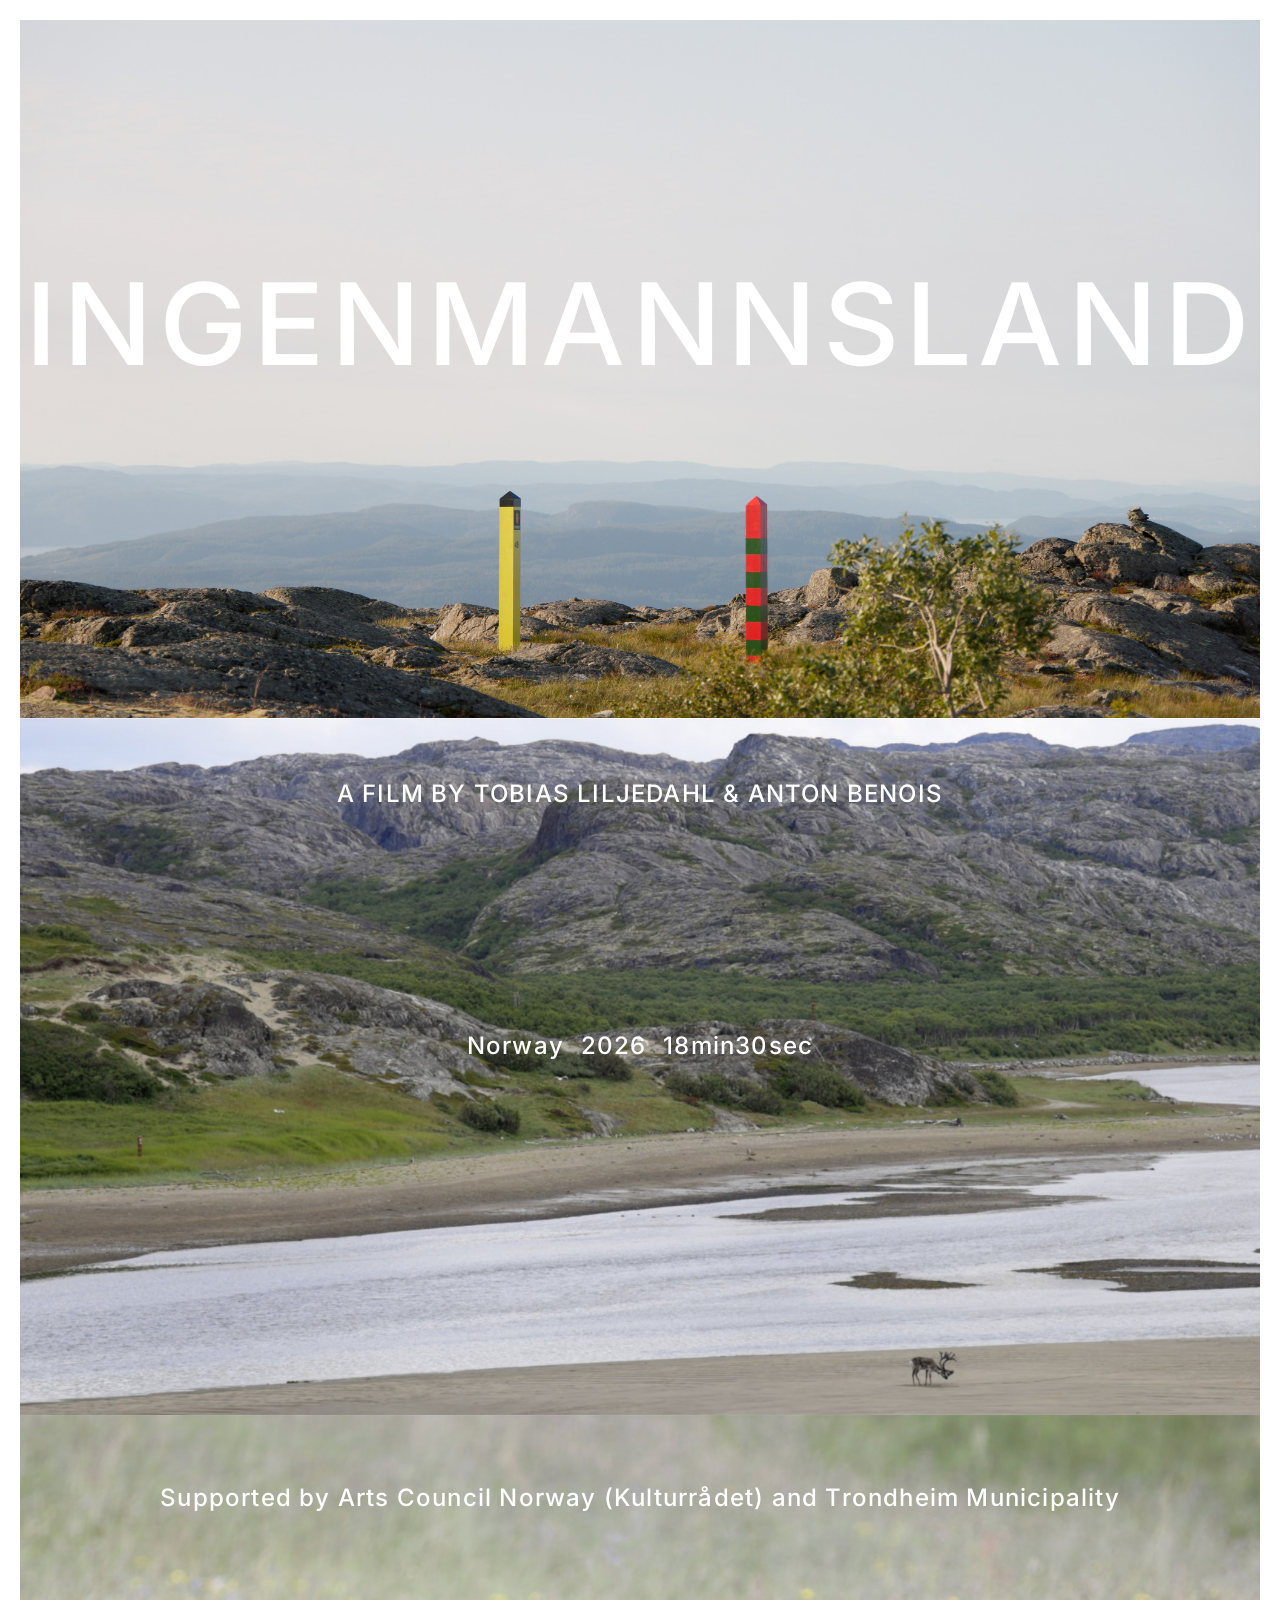
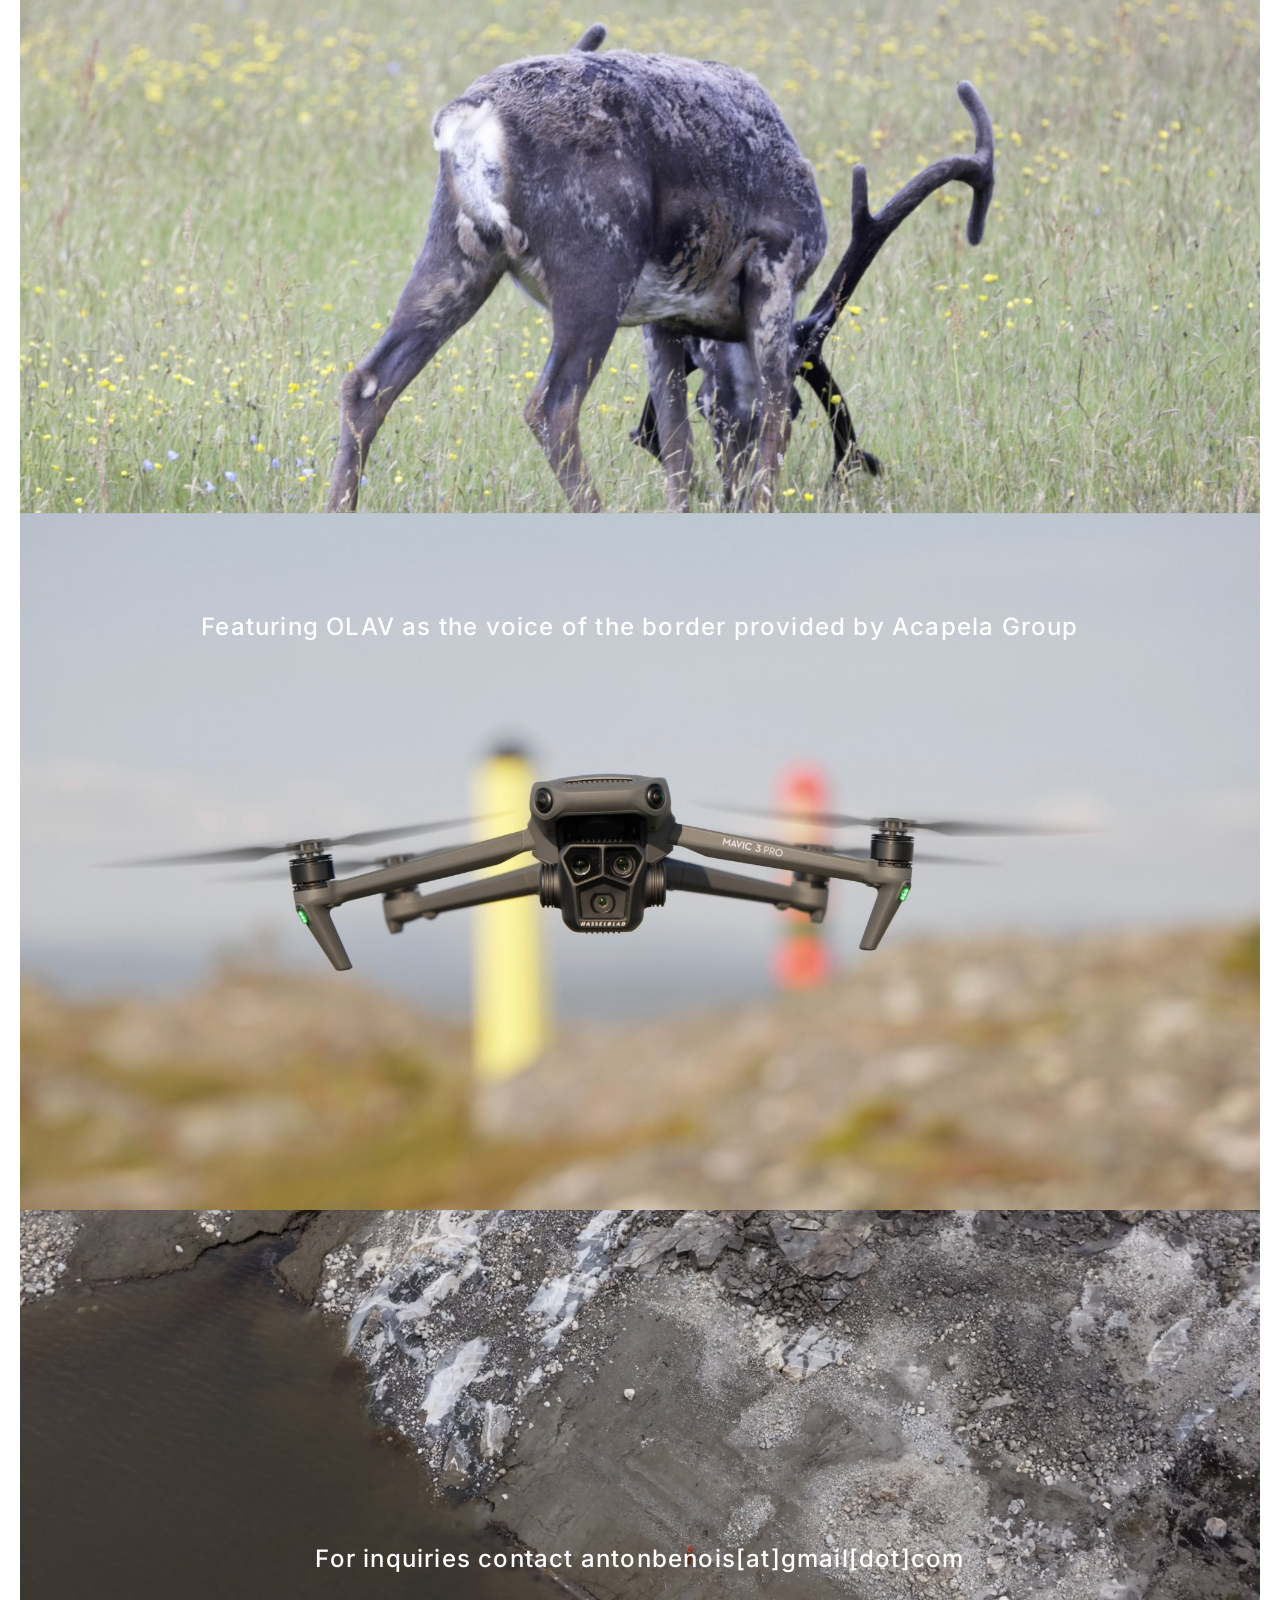
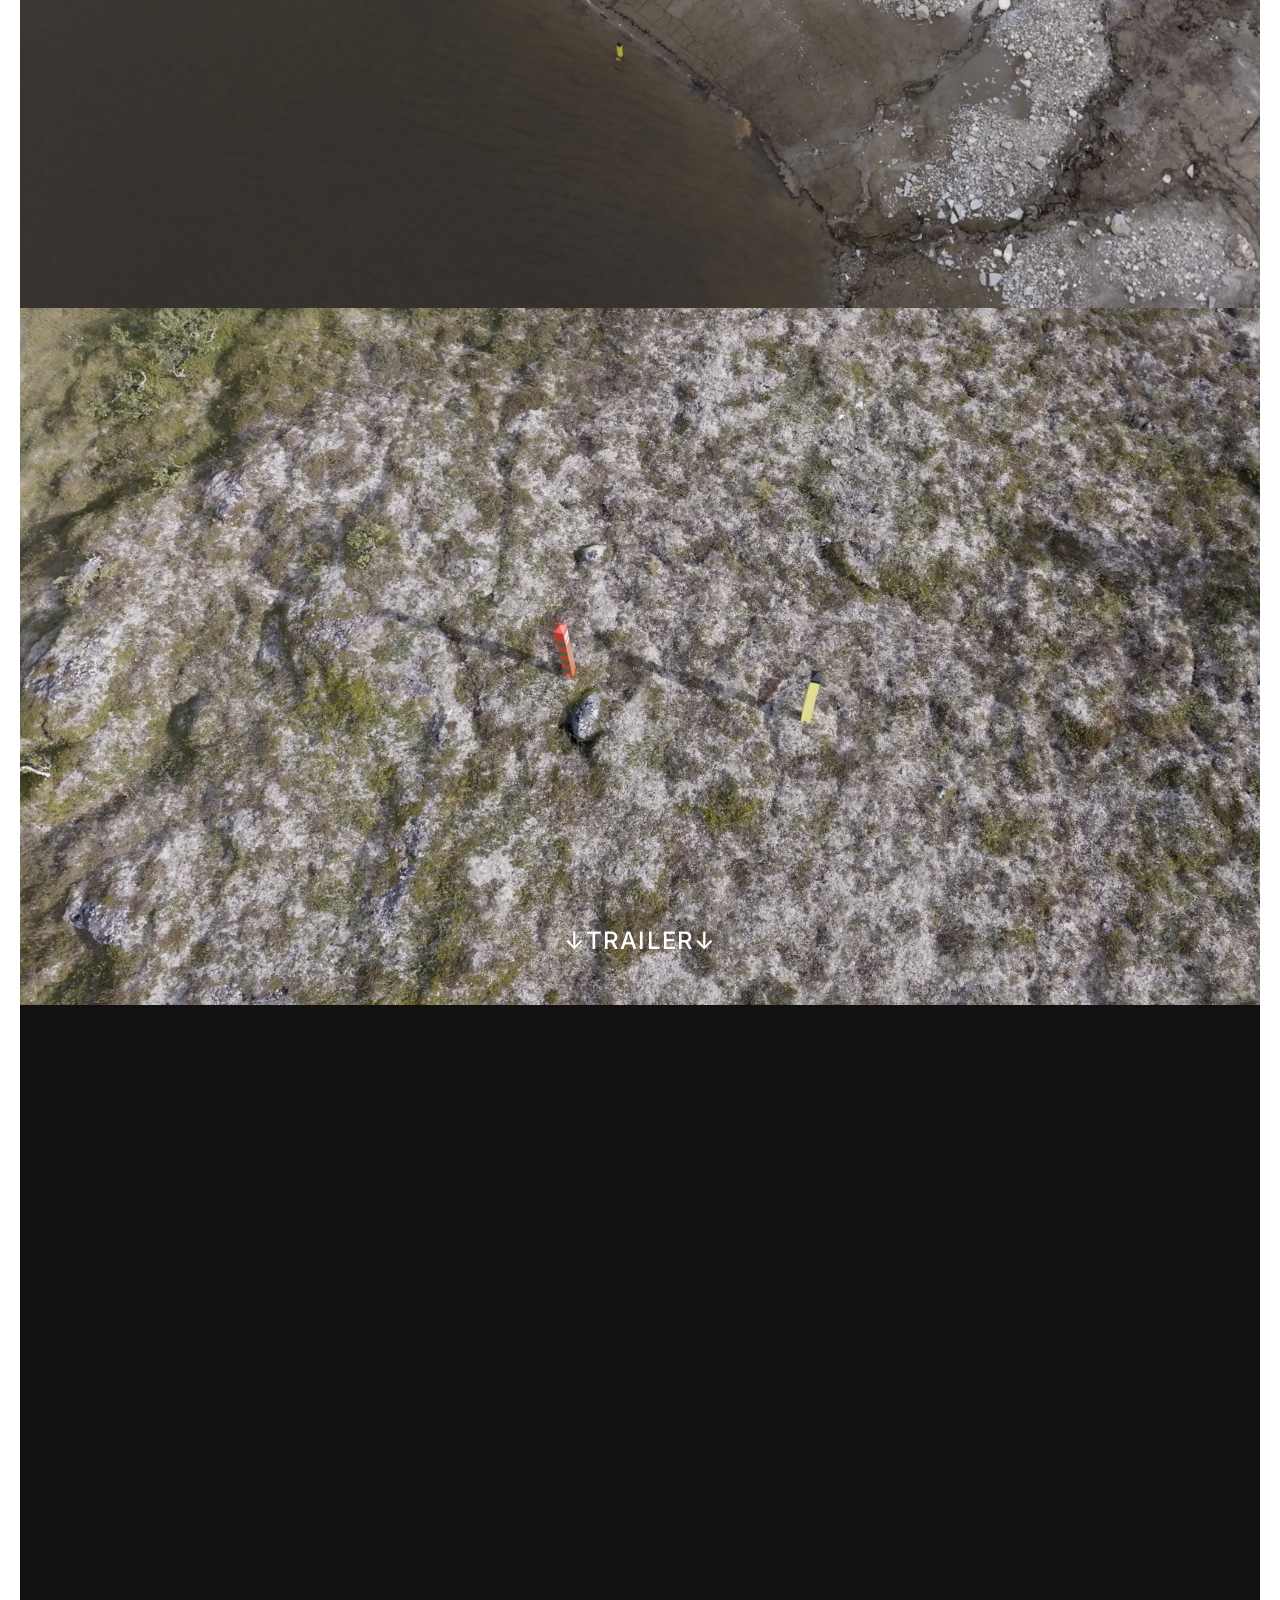
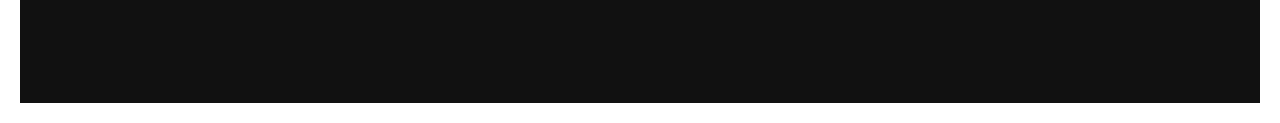
==== index.html @ 521e00b2 "Update index.html" ====
<!doctype html>
<html lang="en">
<head>
  <meta charset="utf-8">
  <meta name="viewport" content="width=device-width, initial-scale=1">
  <meta name="theme-color" content="#ffffff">
  <meta name="description" content="Ingenmannsland — a film by Tobias Liljedahl and Anton Benois. Norway, 2026, 18 min 30 sec.">
  <title>Ingenmannsland — A Film by Tobias Liljedahl & Anton Benois</title>
  <link rel="preconnect" href="https://fonts.googleapis.com">
  <link rel="preconnect" href="https://fonts.gstatic.com" crossorigin>
  <link href="https://fonts.googleapis.com/css2?family=Inter:opsz,wght@18,500&display=swap" rel="stylesheet">
  <link rel="stylesheet" href="style.css">
</head>
<body>
  <main class="film-scroll" aria-label="Ingenmannsland — film website">
    <section class="panel panel-hero" aria-label="Ingenmannsland">
      <img class="scene" src="01-border.jpg" alt="Yellow and red-green border posts on a rocky landscape overlooking distant mountains" fetchpriority="high">
      <h1 class="overlay title">INGENMANNSLAND</h1>
    </section>
    <section class="panel panel-creators" aria-label="Film credits">
      <img class="scene" src="02-landscape.jpg" alt="A wide mountain landscape and shoreline, with a reindeer in the foreground">
      <p class="overlay creator-line">A FILM BY TOBIAS LILJEDAHL &amp; ANTON BENOIS</p>
      <p class="overlay metadata"><span>Norway</span><span>2026</span><span>18min30sec</span></p>
    </section>
    <section class="panel panel-support" aria-label="Funding acknowledgement">
      <img class="scene" src="03-reindeer.jpg" alt="A reindeer grazing among flowers">
      <p class="overlay supporting">Supported by Arts Council Norway (Kulturrådet) and Trondheim Municipality</p>
    </section>
    <section class="panel panel-voice" aria-label="Voice credit">
      <img class="scene" src="04-drone.jpg" alt="Drone in flight with blurred border markers behind it">
      <p class="overlay voice">Featuring OLAV as the voice of the border provided by Acapela Group</p>
    </section>
    <section class="panel panel-contact" aria-label="Contact">
      <img class="scene" src="05-coast.jpg" alt="Aerial view of a rocky shoreline, a grey sea and two distant border posts">
      <p class="overlay contact">For inquiries contact antonbenois[at]gmail[dot]com</p>
    </section>
    <section class="panel panel-aerial" aria-label="Overhead border landscape">
      <img class="scene" src="06-aerial.jpg" alt="Overhead view of two border posts separated across rocky ground">
      <p class="overlay trailer-label">↓TRAILER↓</p>
    </section>
    <section class="trailer" id="trailer" aria-label="Ingenmannsland trailer">
      <iframe
         src="https://player.vimeo.com/video/1244837975?h=d4dbf0d94b&amp;title=0&amp;byline=0&amp;portrait=0"
         title="Ingenmannsland — trailer"
        
         allow="autoplay; fullscreen; picture-in-picture"
         allowfullscreen>
      </iframe>
    </section>
  </main>
  <script>
    // Match the artwork's 1920px-wide InDesign title setting (176pt Inter,
    // tracking +50), then adjust ONLY horizontal scale so the lettering
    // reaches 5 CSS pixels from each side of the photograph at every screen width.
    (() => {
      const panel = document.querySelector('.panel-hero');
      const title = document.querySelector('.title');
      if (!panel || !title) return;
      function fitTitle() {
        const width = panel.clientWidth;
        if (!width) return;
        title.style.fontSize = (176 * width / 1920) + 'px';
        title.style.setProperty('--title-scale', '1');
        const natural = title.getBoundingClientRect().width;
        title.style.setProperty('--title-scale', String(Math.max(0, width - 10) / natural));
      }
      const observer = new ResizeObserver(fitTitle);
      observer.observe(panel);
      if (document.fonts && document.fonts.ready) document.fonts.ready.then(fitTitle);
      window.addEventListener('load', fitTitle);
    })();
  </script>
</body>
</html>
---- style.css ----
/* Ingenmannsland — InDesign-inspired continuous image scroll.
   All typography below is selectable HTML; images are separate files.
   Fonts: Inter 18pt Medium (500), loaded through Google Fonts.
   No JavaScript; ready for GitHub Pages. */
:root { --gutter: 20px; --text: #fff; }
* { box-sizing: border-box; }
html { background: #fff; scroll-behavior: smooth; }
body { margin: 0; color: var(--text); background: #fff;
  font-family: 'Inter', Arial, Helvetica, sans-serif; font-weight: 500;
  font-optical-sizing: none; -webkit-font-smoothing: antialiased; }
.film-scroll { width: 100%; padding: var(--gutter); }
.panel { position: relative; width: 100%; aspect-ratio: 16/9; margin: 0; overflow: hidden; isolation: isolate; }
.scene { display: block; width: 100%; height: 100%; object-fit: cover; }
.overlay { position: absolute; z-index: 1; margin: 0; color: #fff;
  font-weight: 500; line-height: 1.12; letter-spacing: 0.05em; text-align: center;
  text-shadow: none; }
.title { top: 33.9%; left: 50%; width: max-content; max-width: none;
  font-size: 9.1667vw; line-height: 1.2; letter-spacing: 0.05em;
  white-space: nowrap; transform-origin: center;
  transform: translateX(-50%) scaleX(var(--title-scale, 1)); }
.creator-line { top: 9.1%; left: 3%; width: 94%; font-size: clamp(13px, 1.875vw, 36px); }
.metadata { top: 45.2%; left: 0; width: 100%; display: flex; justify-content: center; align-items: center;
  gap: clamp(10px, 1.3vw, 25px); font-size: clamp(13px, 1.875vw, 36px); }
.supporting { top: 10%; left: 3%; width: 94%; font-size: clamp(13px, 1.875vw, 36px); }
.voice { top: 14.5%; left: 3%; width: 94%; font-size: clamp(13px, 1.875vw, 36px); }
.contact { top: 50%; left: 3%; width: 94%; font-size: clamp(13px, 1.875vw, 36px); transform: translateY(-50%); }
.trailer-label { left: 50%; bottom: 50px; width: max-content; font-size: clamp(13px, 1.875vw, 36px); transform: translateX(-50%); }
.trailer { position: relative; width: 100%; aspect-ratio: 16/9; background: #111;
  overflow: hidden; }
.trailer iframe { width: 100%; height: 100%; display: block; border: 0; }
@media (max-width: 700px) {
  :root { --gutter: 12px; }
  .title { top: 33.9%; }
  .creator-line, .metadata, .supporting, .voice, .contact, .trailer-label {
    font-size: clamp(11px, 2.5vw, 17px); }
  .creator-line { top: 9%; }
  .metadata { gap: 1.8vw; top: 43%; }
  .supporting { top: 9%; }
  .voice { top: 13%; }
  .contact { top: 50%; }
  .trailer-label { bottom: 28px; }
}
@media (max-width: 440px) {
  .supporting, .voice { max-width: 94%; }
  .metadata { font-size: 10px; }
}
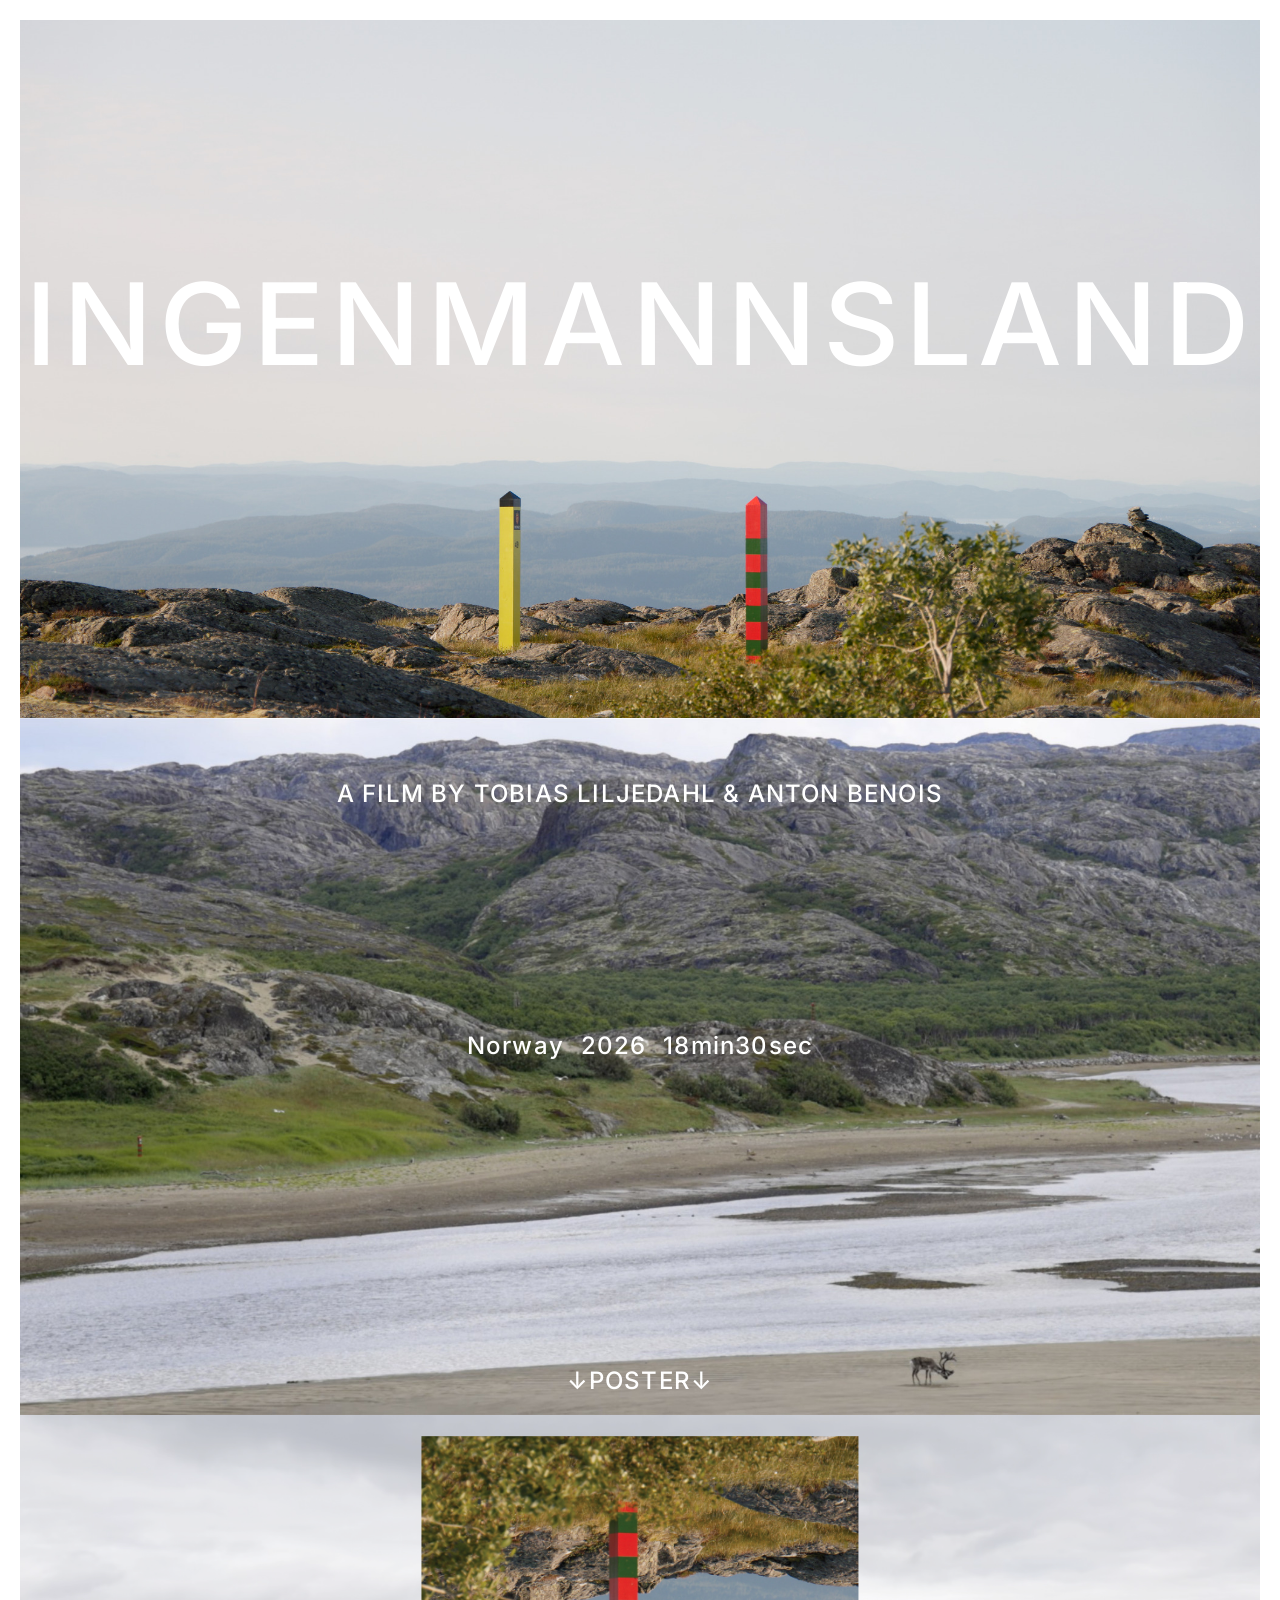
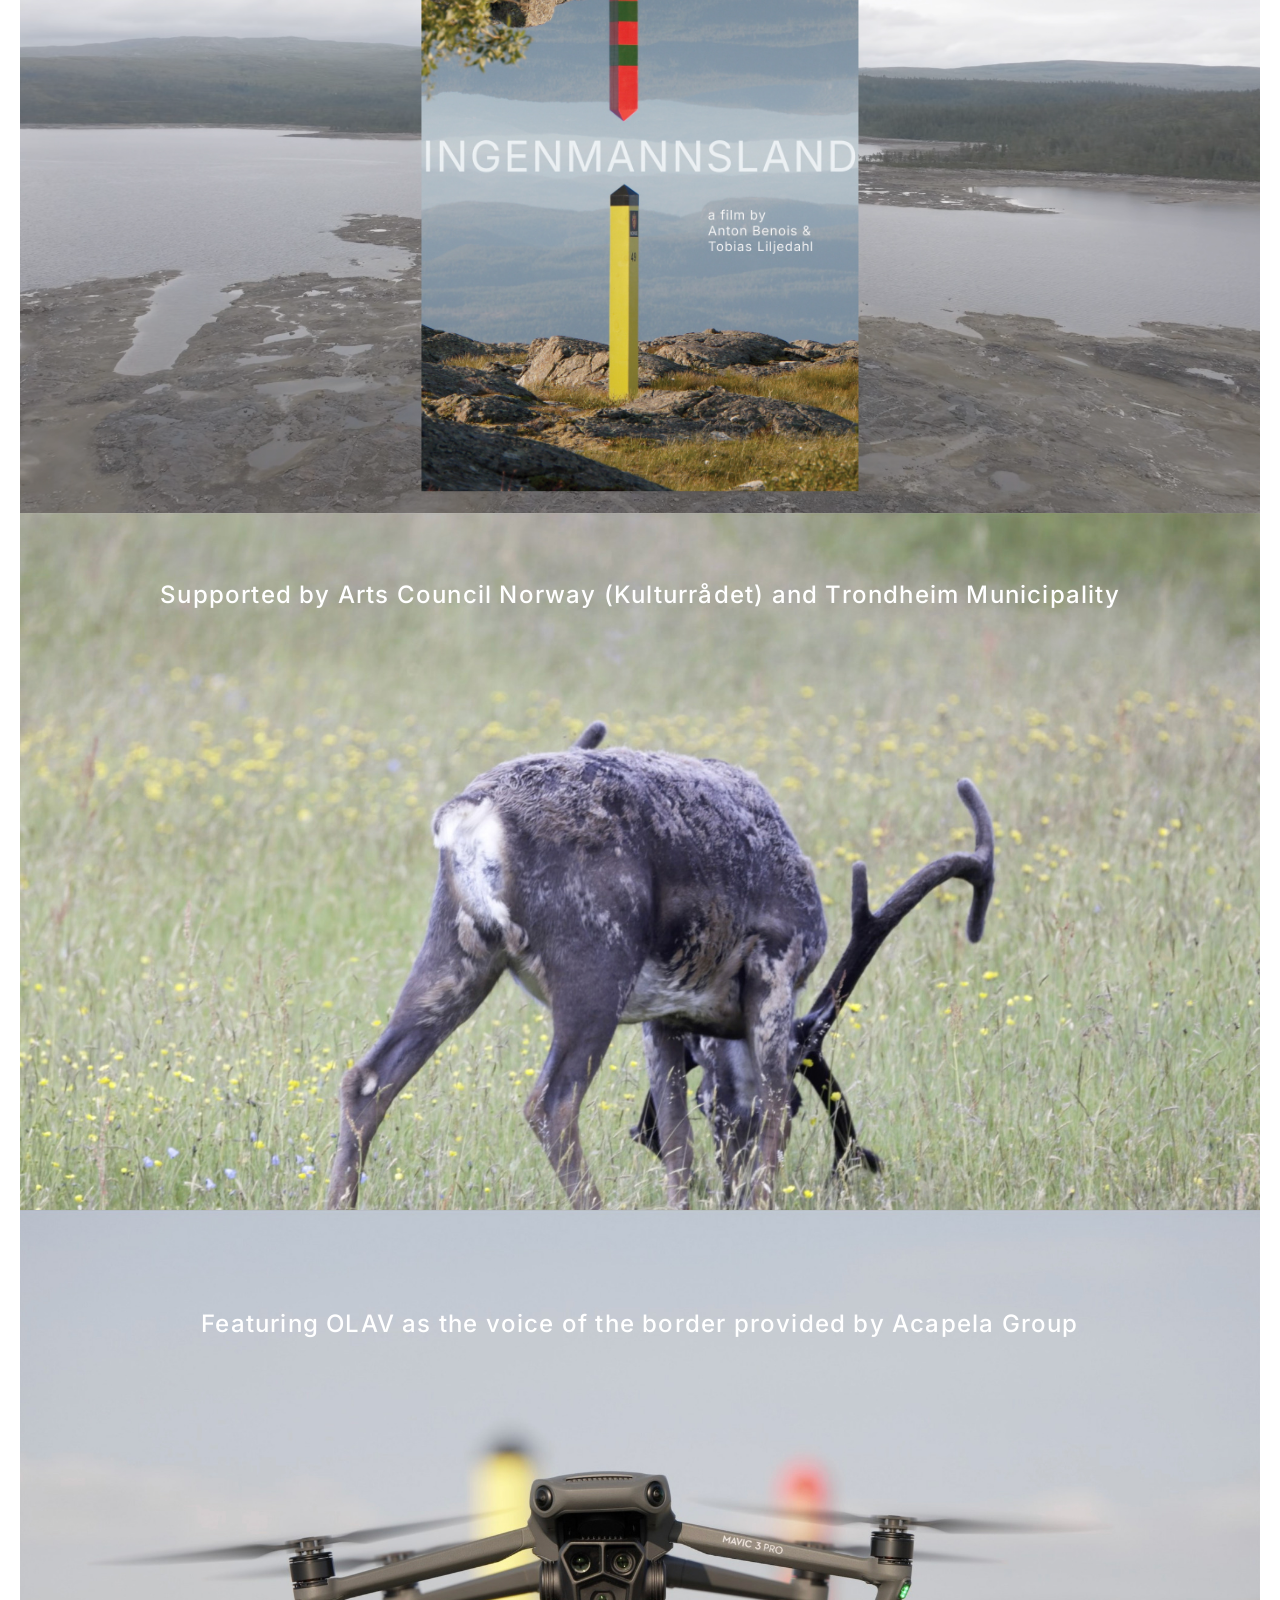
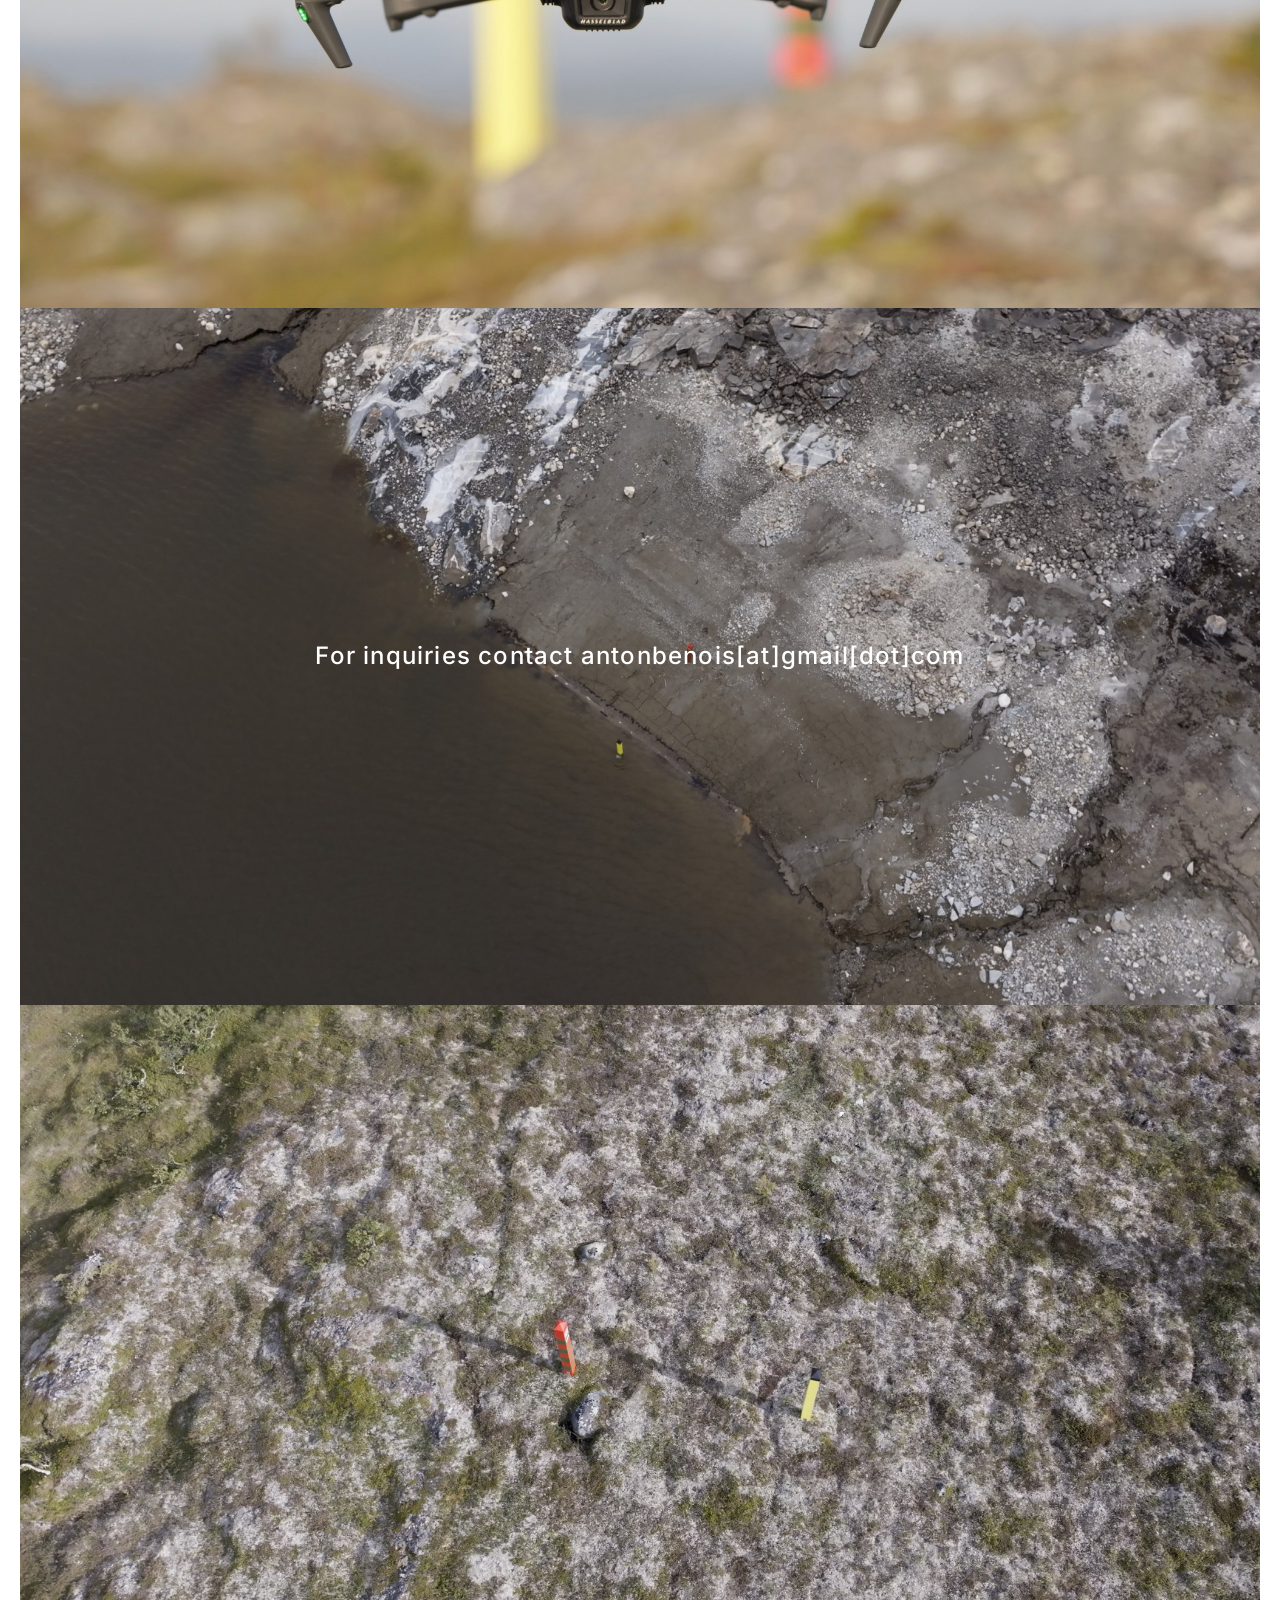
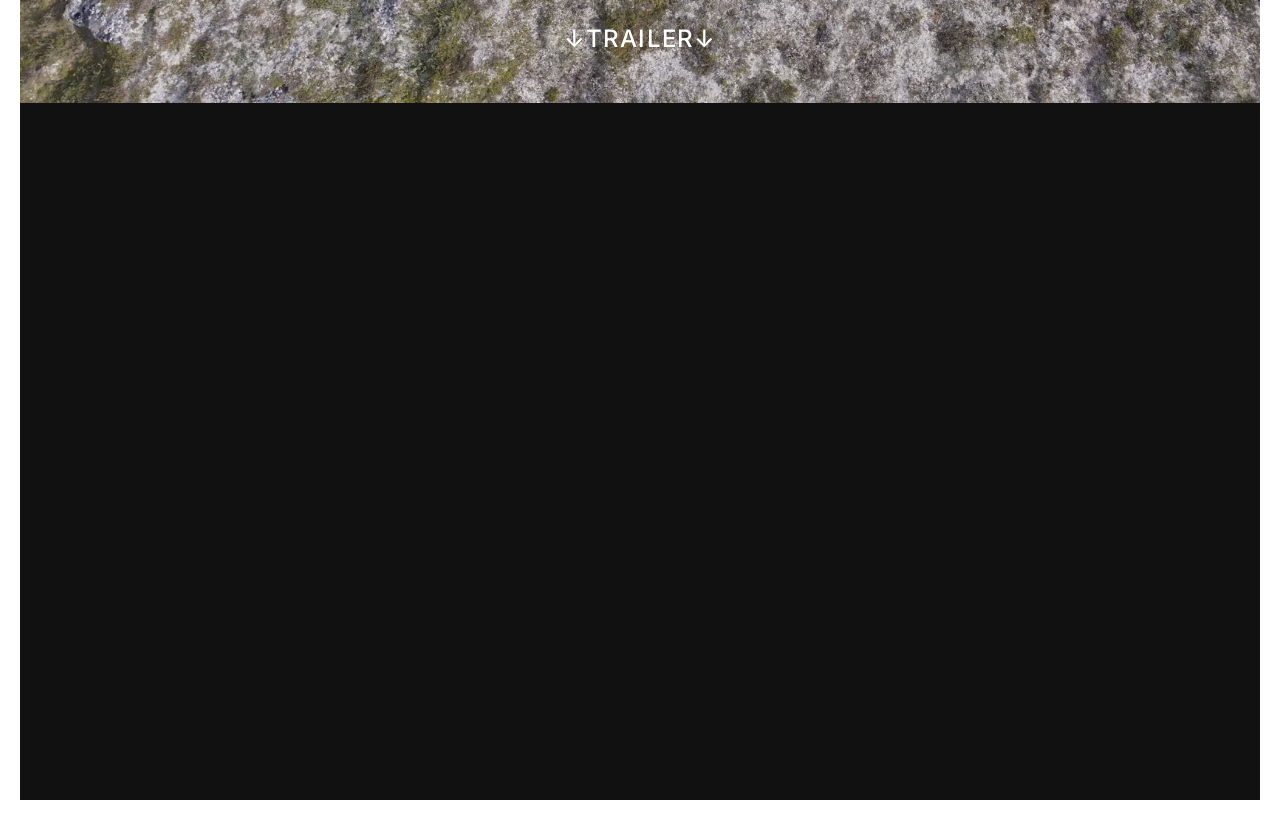
==== commit ed85a213: "Add files via upload" ====
--- a/index.html
+++ b/index.html
@@ -10,32 +10,60 @@
   <link rel="preconnect" href="https://fonts.gstatic.com" crossorigin>
   <link href="https://fonts.googleapis.com/css2?family=Inter:opsz,wght@18,500&display=swap" rel="stylesheet">
   <link rel="stylesheet" href="style.css">
+  <script>
+    // Diagnostic is only shown if an image fails to load on GitHub Pages.
+    window.addEventListener('error', function(event) {
+      const el = event.target;
+      if (!el || el.tagName !== 'IMG') return;
+      const filename = (el.getAttribute('src') || '').split('/').pop();
+      if (el.dataset.triedFallback !== 'yes') {
+        el.dataset.triedFallback = 'yes';
+        el.src = './images/' + filename;
+        return;
+      }
+      let warning = document.getElementById('image-load-warning');
+      if (!warning) {
+        warning = document.createElement('div');
+        warning.id = 'image-load-warning';
+        warning.style.cssText = 'position:fixed;left:12px;right:12px;top:12px;z-index:9999;padding:14px;background:#fff;color:#b00020;border:2px solid #b00020;font:14px Arial,sans-serif;text-align:left';
+        warning.textContent = 'IMAGE LOAD ERROR: Unable to load ' + filename + '. Check the exact filename and directory in GitHub.';
+        document.body.appendChild(warning);
+      }
+    }, true);
+  </script>
 </head>
 <body>
   <main class="film-scroll" aria-label="Ingenmannsland — film website">
     <section class="panel panel-hero" aria-label="Ingenmannsland">
-      <img class="scene" src="01-border.jpg" alt="Yellow and red-green border posts on a rocky landscape overlooking distant mountains" fetchpriority="high">
+      <img class="scene" src="./01-border.jpg" alt="Yellow and red-green border posts on a rocky landscape overlooking distant mountains" fetchpriority="high">
       <h1 class="overlay title">INGENMANNSLAND</h1>
     </section>
     <section class="panel panel-creators" aria-label="Film credits">
-      <img class="scene" src="02-landscape.jpg" alt="A wide mountain landscape and shoreline, with a reindeer in the foreground">
+      <img class="scene" src="./02-landscape.jpg" alt="A wide mountain landscape and shoreline, with a reindeer in the foreground">
       <p class="overlay creator-line">A FILM BY TOBIAS LILJEDAHL &amp; ANTON BENOIS</p>
       <p class="overlay metadata"><span>Norway</span><span>2026</span><span>18min30sec</span></p>
+      <p class="overlay poster-label">↓POSTER↓</p>
+    </section>
+    <section class="panel panel-poster" aria-label="Ingenmannsland film poster">
+      <img class="scene" src="./07-lake.jpg" alt="Wide aerial view of a northern Norwegian lake and rocky shoreline">
+      <a class="poster-link" href="./poster.jpg" target="_blank" rel="noopener" aria-label="Open the original Ingenmannsland poster JPEG in a new tab">
+        <img class="poster-art" src="./poster.jpg" alt="Ingenmannsland film poster showing inverted red-and-green and upright yellow border markers">
+      </a>
     </section>
     <section class="panel panel-support" aria-label="Funding acknowledgement">
-      <img class="scene" src="03-reindeer.jpg" alt="A reindeer grazing among flowers">
+      <img class="scene" src="./03-reindeer.jpg" alt="A reindeer grazing among flowers">
       <p class="overlay supporting">Supported by Arts Council Norway (Kulturrådet) and Trondheim Municipality</p>
     </section>
     <section class="panel panel-voice" aria-label="Voice credit">
-      <img class="scene" src="04-drone.jpg" alt="Drone in flight with blurred border markers behind it">
+      <img class="scene" src="./04-drone.jpg" alt="Drone in flight with blurred border markers behind it">
       <p class="overlay voice">Featuring OLAV as the voice of the border provided by Acapela Group</p>
     </section>
     <section class="panel panel-contact" aria-label="Contact">
-      <img class="scene" src="05-coast.jpg" alt="Aerial view of a rocky shoreline, a grey sea and two distant border posts">
+      <img class="scene" src="./05-coast.jpg" alt="Aerial view of a rocky shoreline, a grey sea and two distant border posts">
       <p class="overlay contact">For inquiries contact antonbenois[at]gmail[dot]com</p>
     </section>
     <section class="panel panel-aerial" aria-label="Overhead border landscape">
-      <img class="scene" src="06-aerial.jpg" alt="Overhead view of two border posts separated across rocky ground">
+      <img class="scene" src="./06-aerial.jpg" alt="Overhead view of two border posts separated across rocky ground">
       <p class="overlay trailer-label">↓TRAILER↓</p>
     </section>
     <section class="trailer" id="trailer" aria-label="Ingenmannsland trailer">
@@ -48,6 +76,33 @@
       </iframe>
     </section>
   </main>
+  <script>
+    // First test: Opera desktop uses our directly hosted H.264 trailer.
+    // Every other browser keeps the unchanged, already-tested Vimeo embed.
+    // No browser is asked to download the MP4 unless this check matches.
+    (() => {
+      const isOpera = /(?:\bOPR\/|\bOpera(?:\/| ))/i.test(navigator.userAgent);
+      if (!isOpera) return;
+      const trailer = document.querySelector('.trailer');
+      if (!trailer) return;
+      const video = document.createElement('video');
+      video.controls = true;
+      video.preload = 'metadata';
+      video.playsInline = true;
+      video.poster = './01-border.jpg';
+      video.setAttribute('aria-label', 'Ingenmannsland 60-second trailer');
+      video.style.cssText = 'width:100%;height:100%;display:block;object-fit:contain;background:#000;';
+      video.src = './Ingenmannsland_trailer_60s.mp4';
+      video.addEventListener('error', () => {
+        video.style.display = 'none';
+        const message = document.createElement('div');
+        message.style.cssText = 'position:absolute;inset:0;display:flex;align-items:center;justify-content:center;padding:24px;color:white;font:16px Arial,sans-serif;text-align:center;';
+        message.textContent = 'Trailer unavailable: check that Ingenmannsland_trailer_60s.mp4 was uploaded to the repository root.';
+        trailer.appendChild(message);
+      });
+      trailer.replaceChildren(video);
+    })();
+  </script>
   <script>
     // Match the artwork's 1920px-wide InDesign title setting (176pt Inter,
     // tracking +50), then adjust ONLY horizontal scale so the lettering
--- a/style.css
+++ b/style.css
@@ -1,7 +1,4 @@
-/* Ingenmannsland — InDesign-inspired continuous image scroll.
-   All typography below is selectable HTML; images are separate files.
-   Fonts: Inter 18pt Medium (500), loaded through Google Fonts.
-   No JavaScript; ready for GitHub Pages. */
+/* Ingenmannsland — continuous scroll based on the published site. */
 :root { --gutter: 20px; --text: #fff; }
 * { box-sizing: border-box; }
 html { background: #fff; scroll-behavior: smooth; }
@@ -25,13 +22,23 @@
 .voice { top: 14.5%; left: 3%; width: 94%; font-size: clamp(13px, 1.875vw, 36px); }
 .contact { top: 50%; left: 3%; width: 94%; font-size: clamp(13px, 1.875vw, 36px); transform: translateY(-50%); }
 .trailer-label { left: 50%; bottom: 50px; width: max-content; font-size: clamp(13px, 1.875vw, 36px); transform: translateX(-50%); }
+/* Poster insertion: photographic lake background is 75% opaque; full-resolution poster is untouched. */
+.poster-label { left: 50%; bottom: 20px; width: max-content;
+  font-size: clamp(13px, 1.875vw, 36px); transform: translateX(-50%); }
+.panel-poster { background: #fff; }
+.panel-poster > .scene { opacity: .75; }
+.poster-link { position: absolute; z-index: 2; top: 50%; left: 50%; height: 94%;
+  aspect-ratio: 2/3; display: block; transform: translate(-50%, -50%);
+  text-decoration: none; cursor: zoom-in; }
+.poster-art { display: block; height: 100%; width: 100%; object-fit: contain;
+  border: 0; box-shadow: none; }
 .trailer { position: relative; width: 100%; aspect-ratio: 16/9; background: #111;
   overflow: hidden; }
 .trailer iframe { width: 100%; height: 100%; display: block; border: 0; }
 @media (max-width: 700px) {
   :root { --gutter: 12px; }
   .title { top: 33.9%; }
-  .creator-line, .metadata, .supporting, .voice, .contact, .trailer-label {
+  .creator-line, .metadata, .supporting, .voice, .contact, .trailer-label, .poster-label {
     font-size: clamp(11px, 2.5vw, 17px); }
   .creator-line { top: 9%; }
   .metadata { gap: 1.8vw; top: 43%; }
@@ -39,6 +46,7 @@
   .voice { top: 13%; }
   .contact { top: 50%; }
   .trailer-label { bottom: 28px; }
+  .poster-label { bottom: 20px; }
 }
 @media (max-width: 440px) {
   .supporting, .voice { max-width: 94%; }
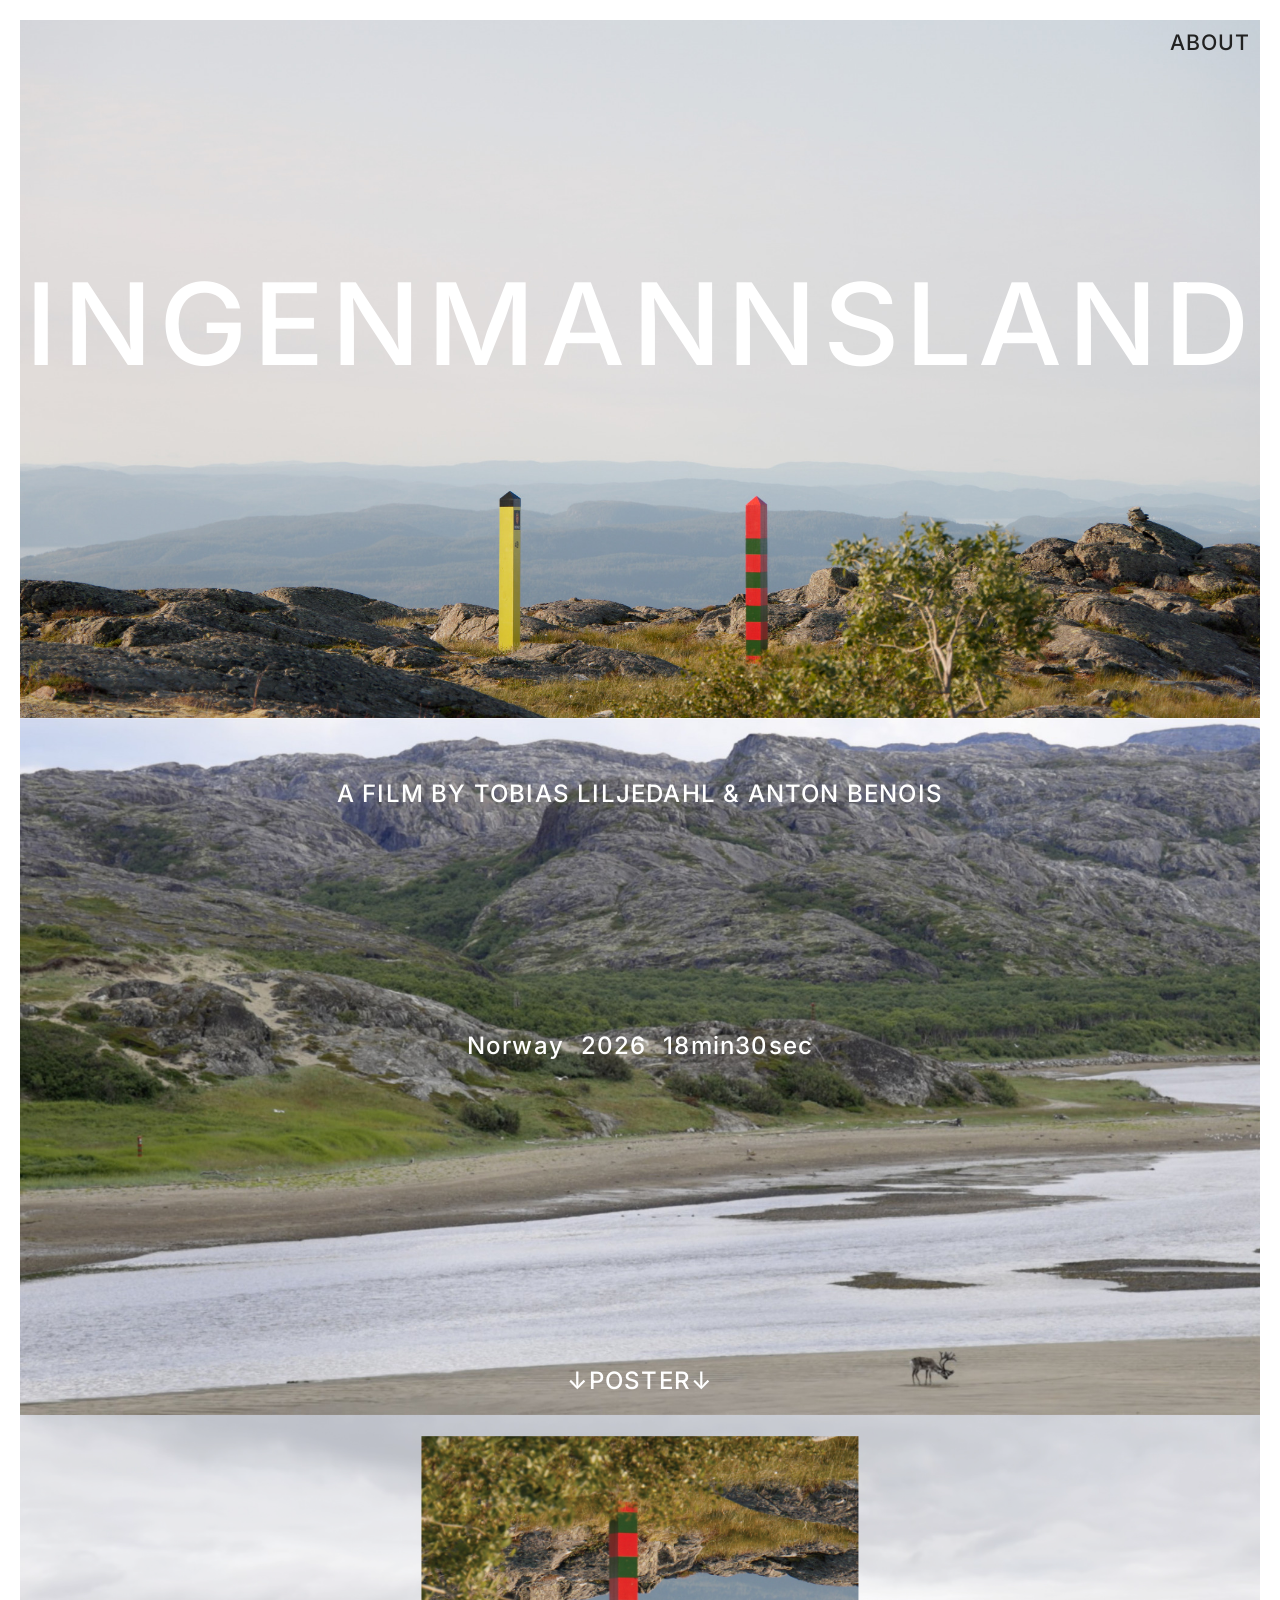
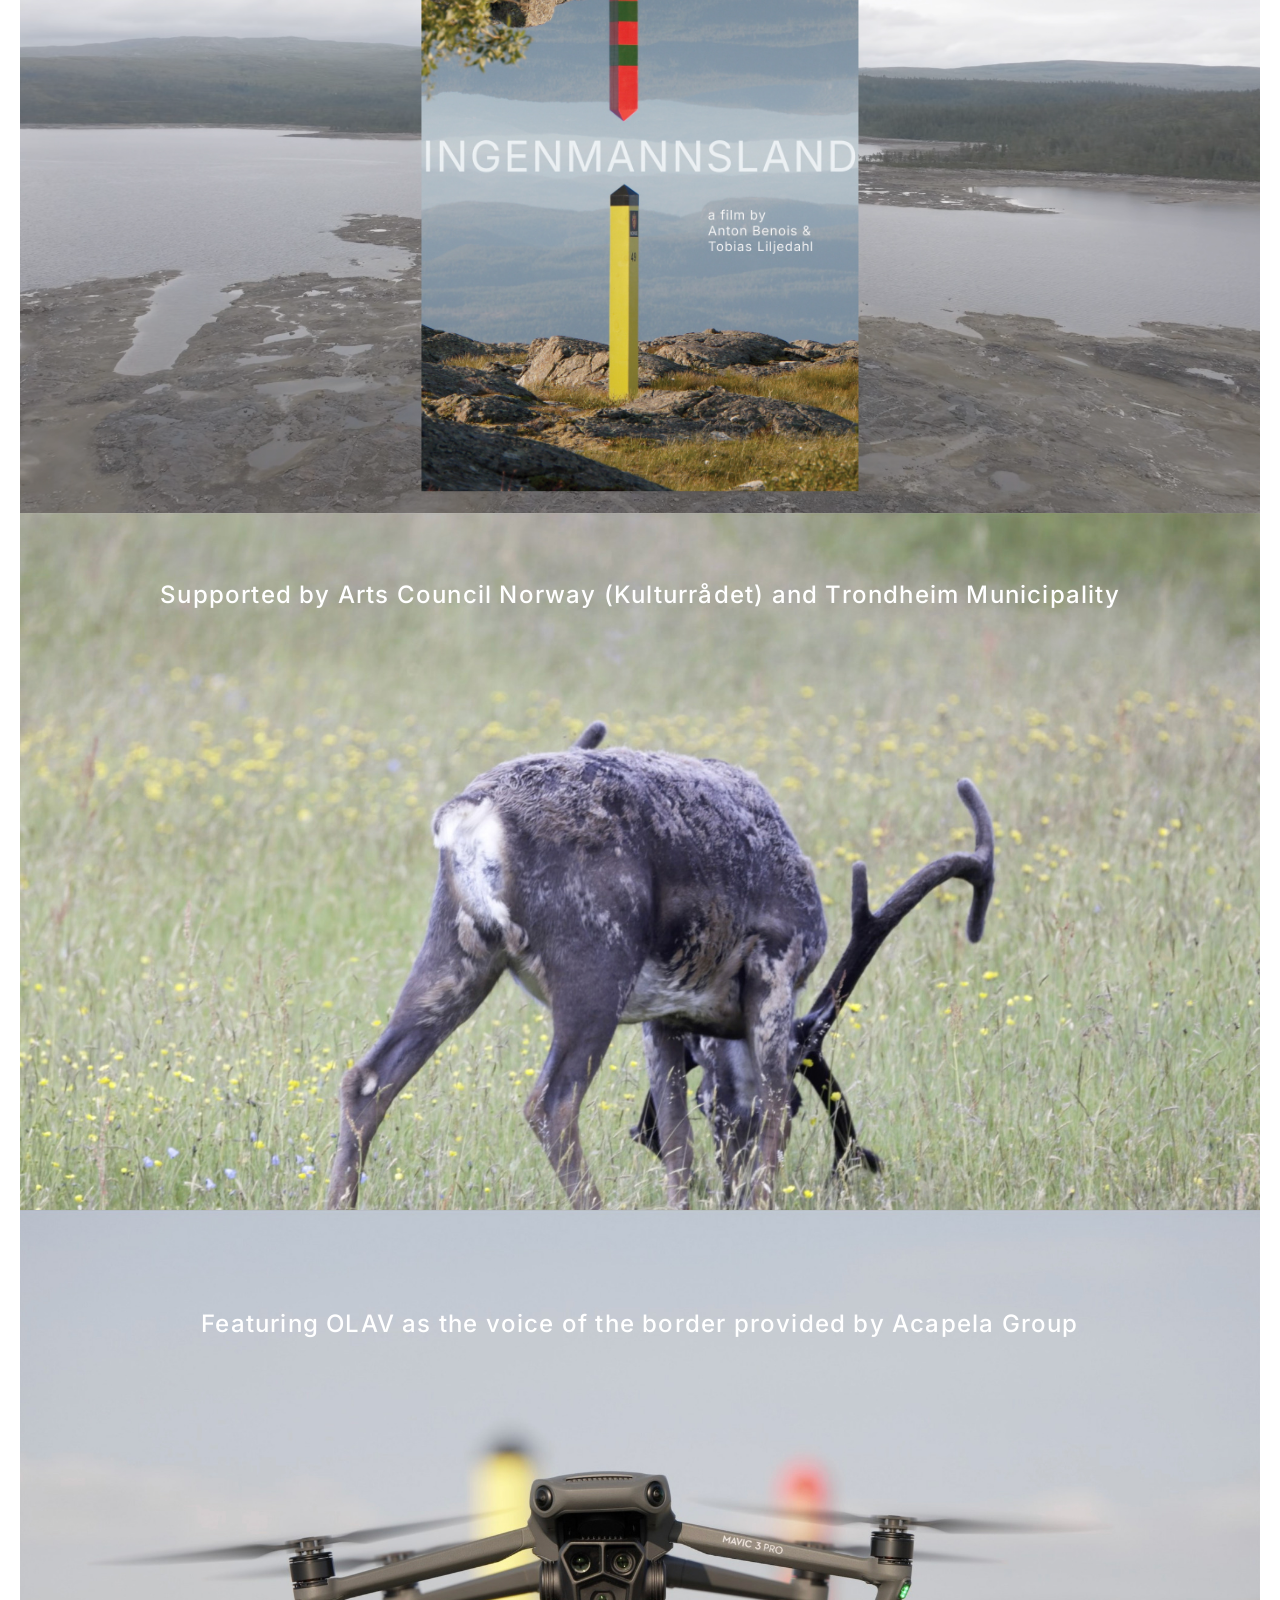
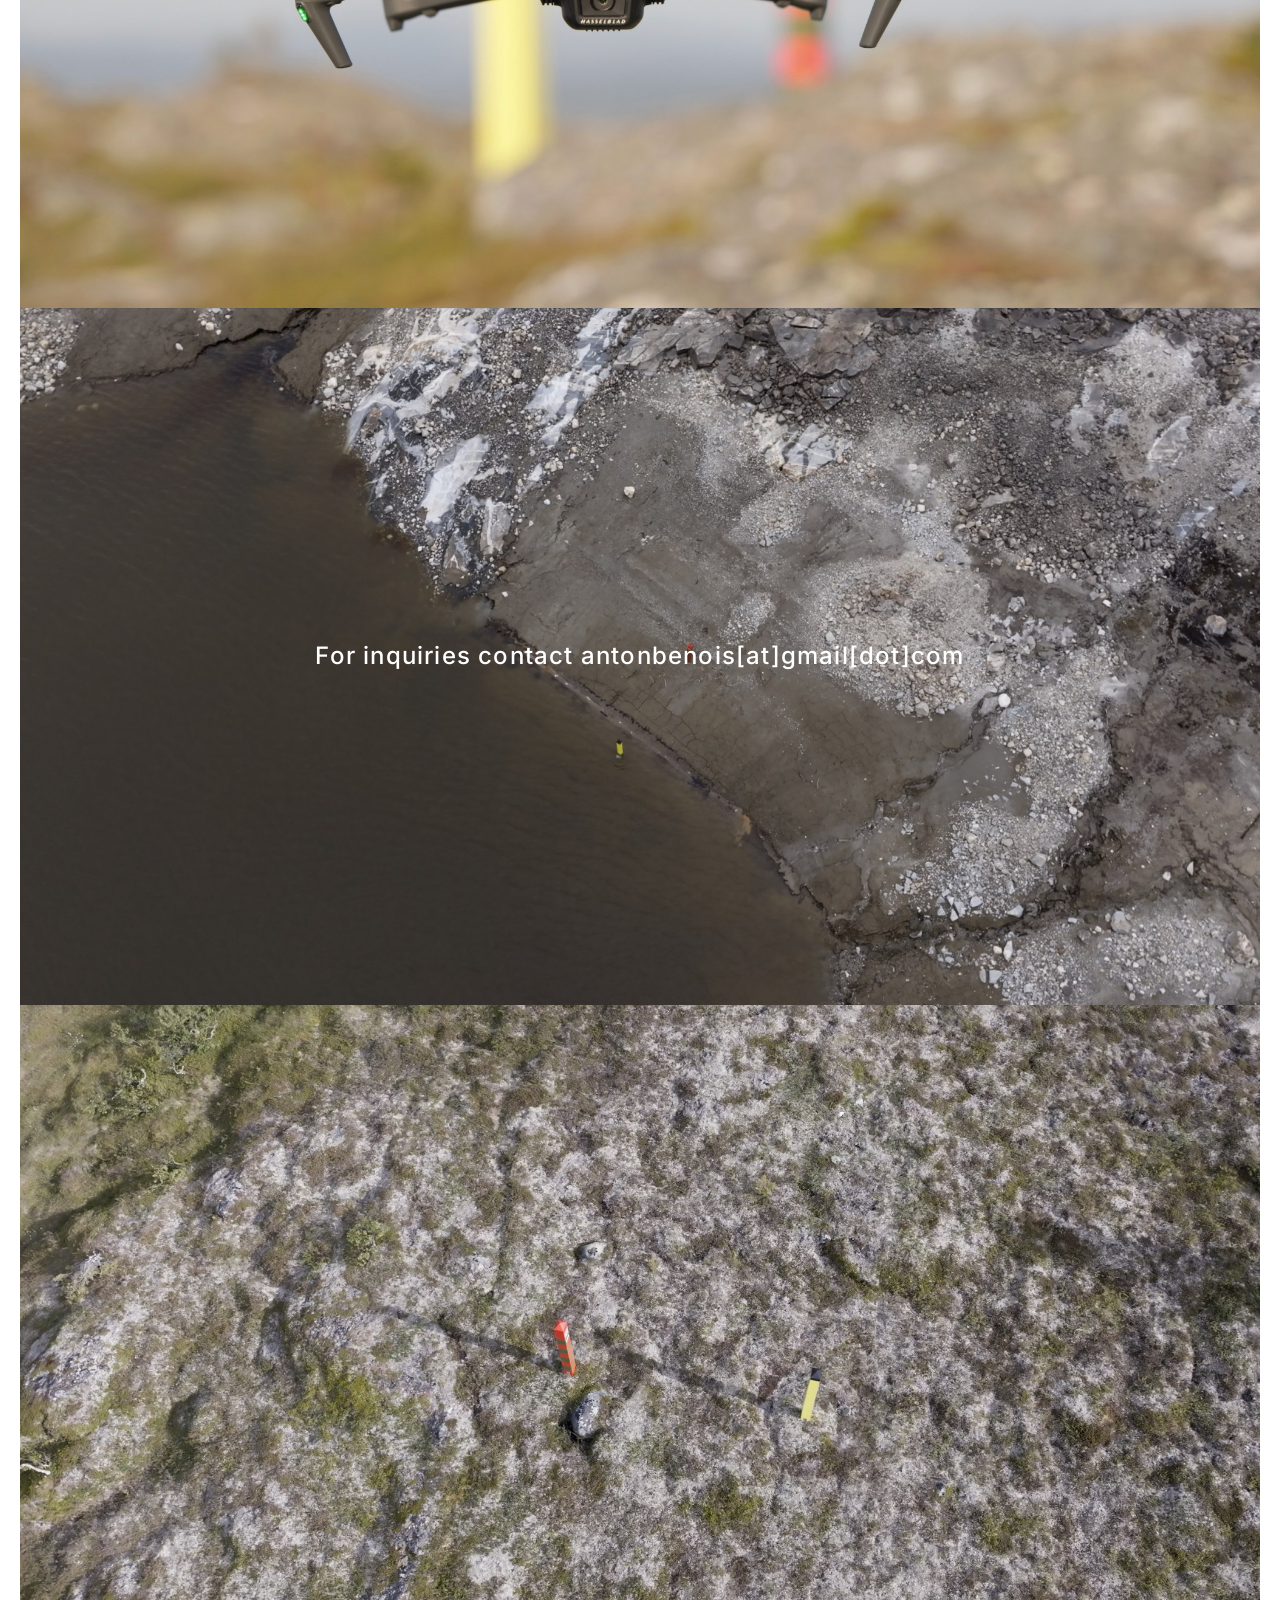
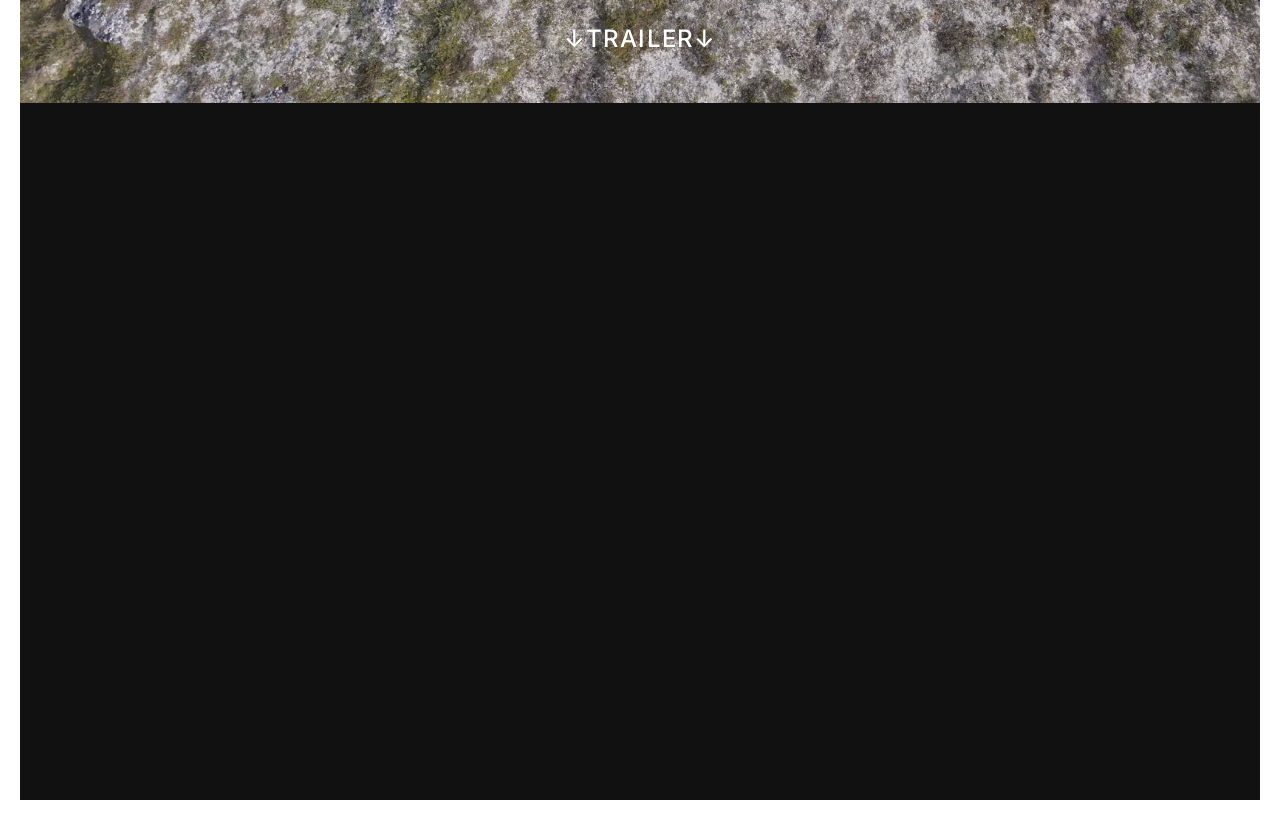
==== commit e3cf8e53: "Add files via upload" ====
--- a/index.html
+++ b/index.html
@@ -9,7 +9,7 @@
   <link rel="preconnect" href="https://fonts.googleapis.com">
   <link rel="preconnect" href="https://fonts.gstatic.com" crossorigin>
   <link href="https://fonts.googleapis.com/css2?family=Inter:opsz,wght@18,500&display=swap" rel="stylesheet">
-  <link rel="stylesheet" href="style.css">
+  <link rel="stylesheet" href="style.css?v=6">
   <script>
     // Diagnostic is only shown if an image fails to load on GitHub Pages.
     window.addEventListener('error', function(event) {
@@ -37,6 +37,7 @@
     <section class="panel panel-hero" aria-label="Ingenmannsland">
       <img class="scene" src="./01-border.jpg" alt="Yellow and red-green border posts on a rocky landscape overlooking distant mountains" fetchpriority="high">
       <h1 class="overlay title">INGENMANNSLAND</h1>
+      <a class="hero-about-link" href="about.html" aria-label="Read about the film and directors">ABOUT</a>
     </section>
     <section class="panel panel-creators" aria-label="Film credits">
       <img class="scene" src="./02-landscape.jpg" alt="A wide mountain landscape and shoreline, with a reindeer in the foreground">
--- a/style.css
+++ b/style.css
@@ -52,3 +52,48 @@
   .supporting, .voice { max-width: 94%; }
   .metadata { font-size: 10px; }
 }
+
+/* V6 — single additional ABOUT page. All existing front-page styles retained. */
+.hero-about-link {
+  position: absolute;
+  z-index: 3;
+  top: 10px;
+  right: 10px;
+  color: #222;
+  font-family: 'Inter', Arial, Helvetica, sans-serif;
+  font-weight: 500;
+  font-optical-sizing: none;
+  font-size: 21.33px; /* 16pt at 96 CSS px/inch */
+  letter-spacing: .05em;
+  line-height: 1.15;
+  text-decoration: none;
+}
+.hero-about-link:hover, .hero-about-link:focus-visible { text-decoration: underline; text-underline-offset: 4px; }
+@media (max-width: 700px) { .hero-about-link { font-size: clamp(13px, 3vw, 21.33px); } }
+
+/* About page */
+body.about-page { color: #161616; background: #fff; }
+.about-shell { padding: var(--gutter); width: 100%; }
+.about-header { display: flex; justify-content: flex-end; align-items: flex-start; min-height: 26px; }
+.about-home-link { color: #161616; text-decoration: none; font-size: clamp(13px, 1.1vw, 17px); letter-spacing: .05em; line-height: 1.3; }
+.about-home-link:hover, .about-home-link:focus-visible { text-decoration: underline; text-underline-offset: 4px; }
+.about-copy { max-width: 970px; margin-left: auto; margin-right: auto; }
+.about-intro { padding-top: clamp(38px, 5.5vw, 90px); padding-bottom: clamp(48px, 5vw, 76px); }
+.about-page h1, .about-page h2, .about-page h3 { font-weight: 500; letter-spacing: .05em; }
+.about-page h1, .about-page h2 { font-size: clamp(23px, 2.25vw, 35px); line-height: 1.2; margin: 0 0 36px; }
+.about-page h3 { font-size: clamp(19px, 1.5vw, 25px); line-height: 1.25; margin: 0 0 14px; }
+.about-page p { font-size: clamp(16px, 1.22vw, 20px); line-height: 1.57; letter-spacing: .05em; margin: 0 0 22px; }
+.about-page p:last-child { margin-bottom: 0; }
+.about-page a { color: inherit; }
+.about-page .document-link { text-underline-offset: 3px; }
+.about-photo { margin: 0; width: 100%; }
+.about-photo img { display: block; width: 100%; height: auto; }
+.about-directors { padding-top: 40px; padding-bottom: clamp(80px, 7vw, 130px); }
+.about-bios { display: grid; grid-template-columns: repeat(2, minmax(0, 1fr)); gap: clamp(30px, 4.5vw, 84px); }
+.about-bio p { margin-bottom: 0; }
+@media (max-width: 700px) {
+  .about-intro { padding-top: 40px; padding-bottom: 48px; }
+  .about-directors { padding-top: 40px; }
+  .about-bios { grid-template-columns: 1fr; gap: 38px; }
+  .about-page h1, .about-page h2 { margin-bottom: 25px; }
+}
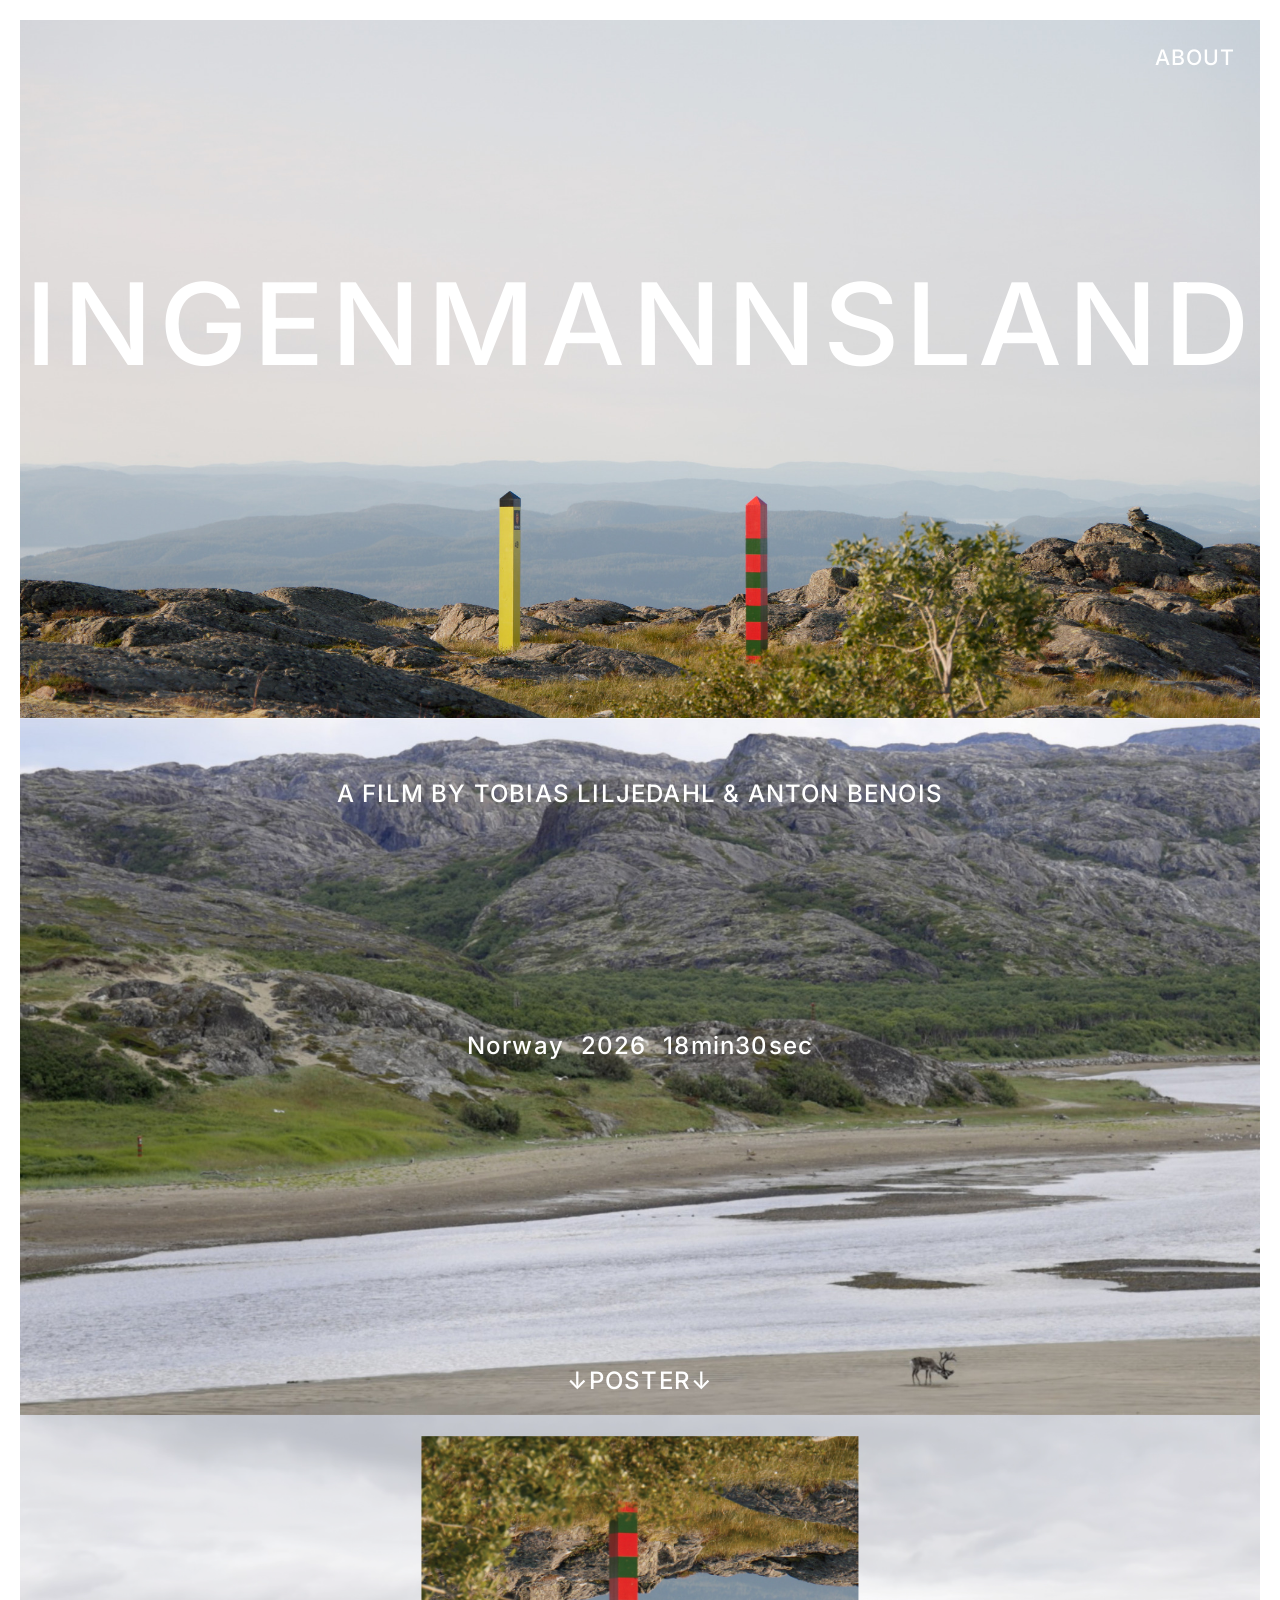
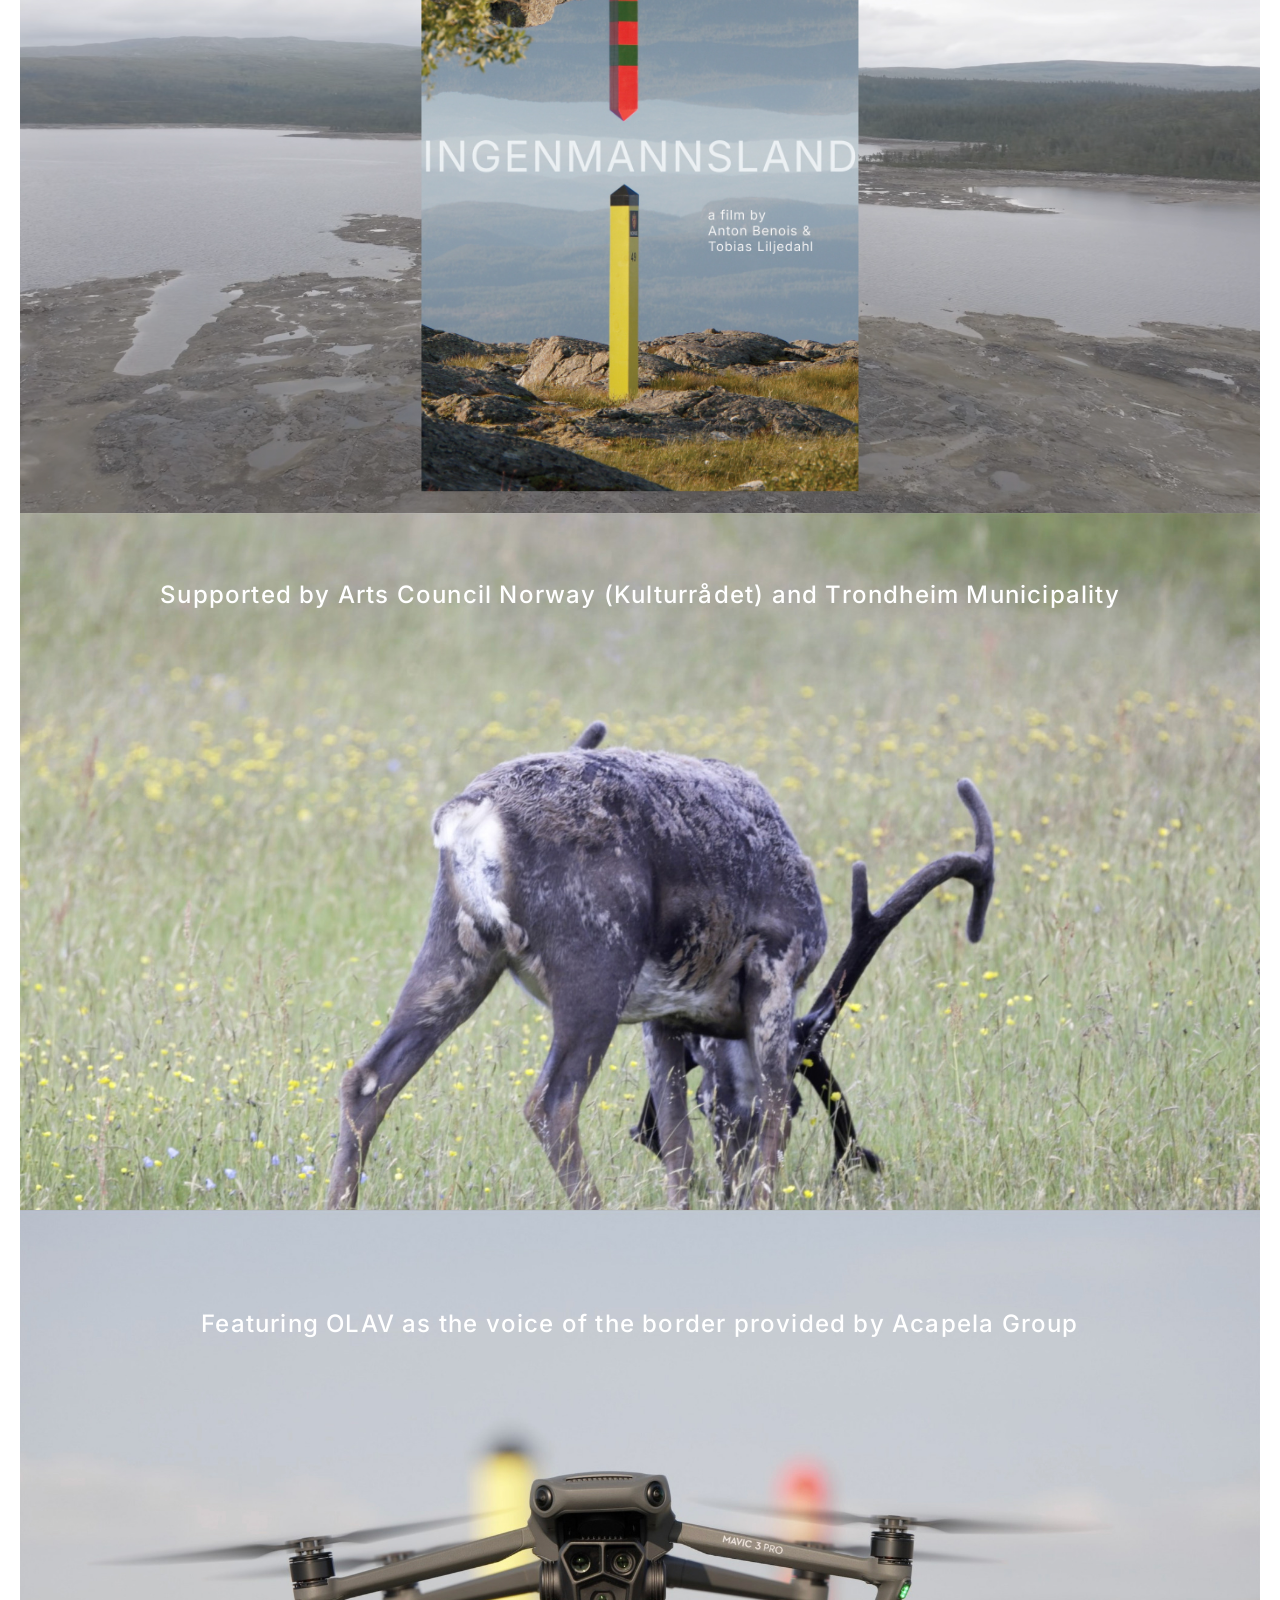
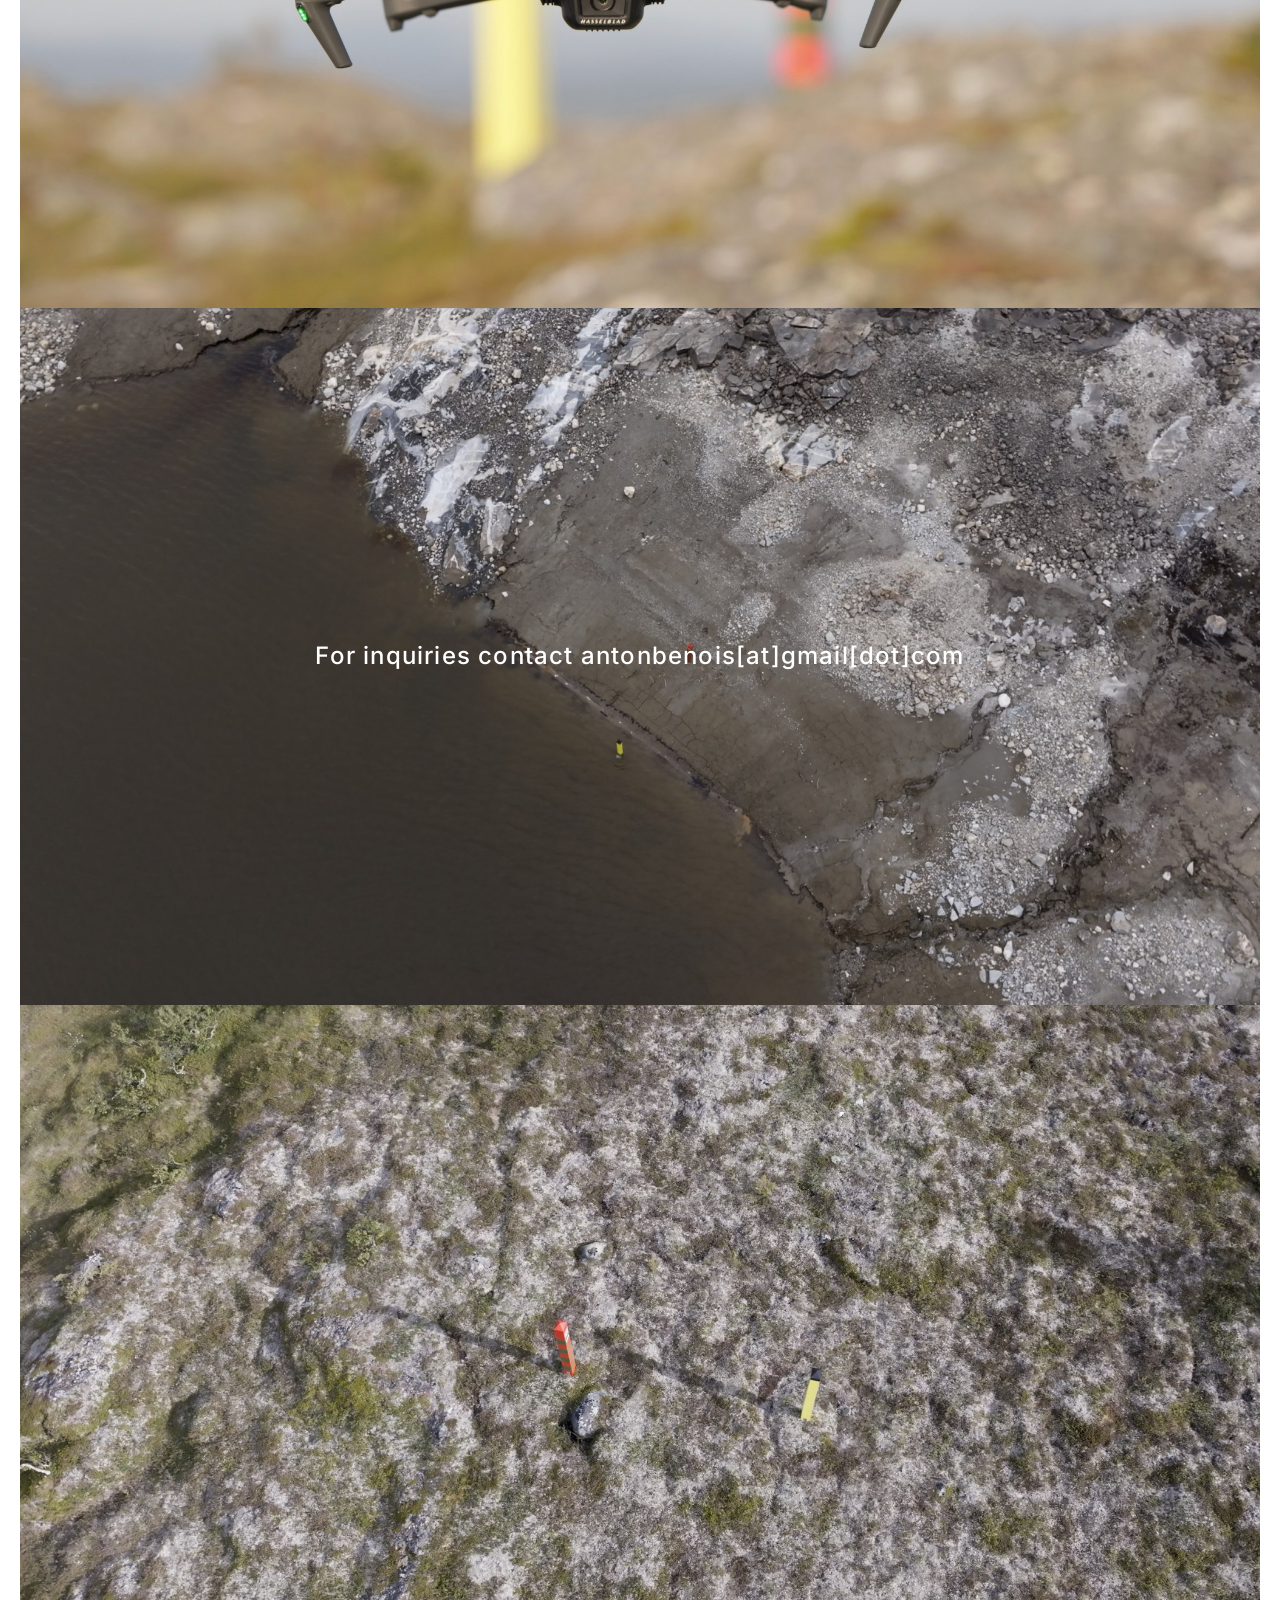
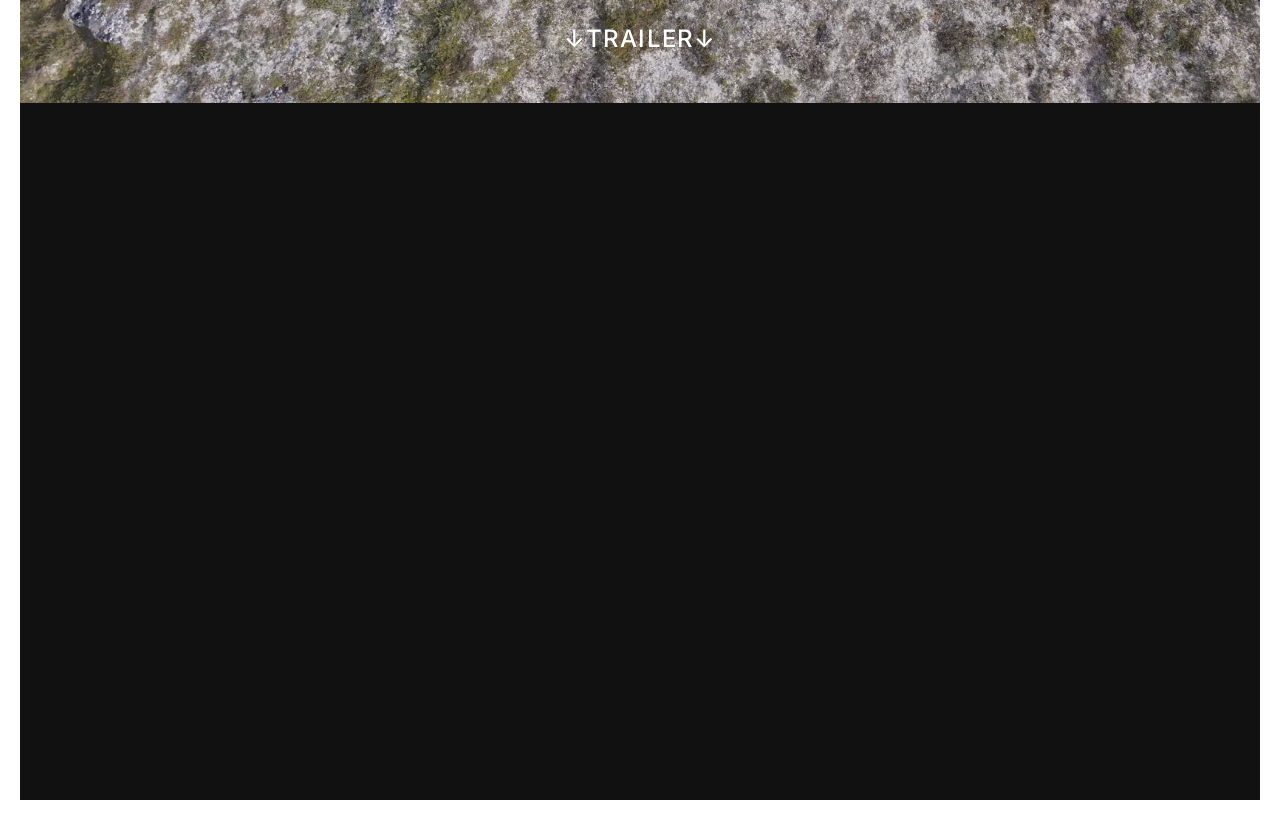
==== commit bd4b06a6: "Add files via upload" ====
--- a/index.html
+++ b/index.html
@@ -9,7 +9,7 @@
   <link rel="preconnect" href="https://fonts.googleapis.com">
   <link rel="preconnect" href="https://fonts.gstatic.com" crossorigin>
   <link href="https://fonts.googleapis.com/css2?family=Inter:opsz,wght@18,500&display=swap" rel="stylesheet">
-  <link rel="stylesheet" href="style.css?v=6">
+  <link rel="stylesheet" href="style.css?v=6.1">
   <script>
     // Diagnostic is only shown if an image fails to load on GitHub Pages.
     window.addEventListener('error', function(event) {
--- a/style.css
+++ b/style.css
@@ -57,9 +57,9 @@
 .hero-about-link {
   position: absolute;
   z-index: 3;
-  top: 10px;
-  right: 10px;
-  color: #222;
+  top: 25px;
+  right: 25px;
+  color: #fff;
   font-family: 'Inter', Arial, Helvetica, sans-serif;
   font-weight: 500;
   font-optical-sizing: none;
